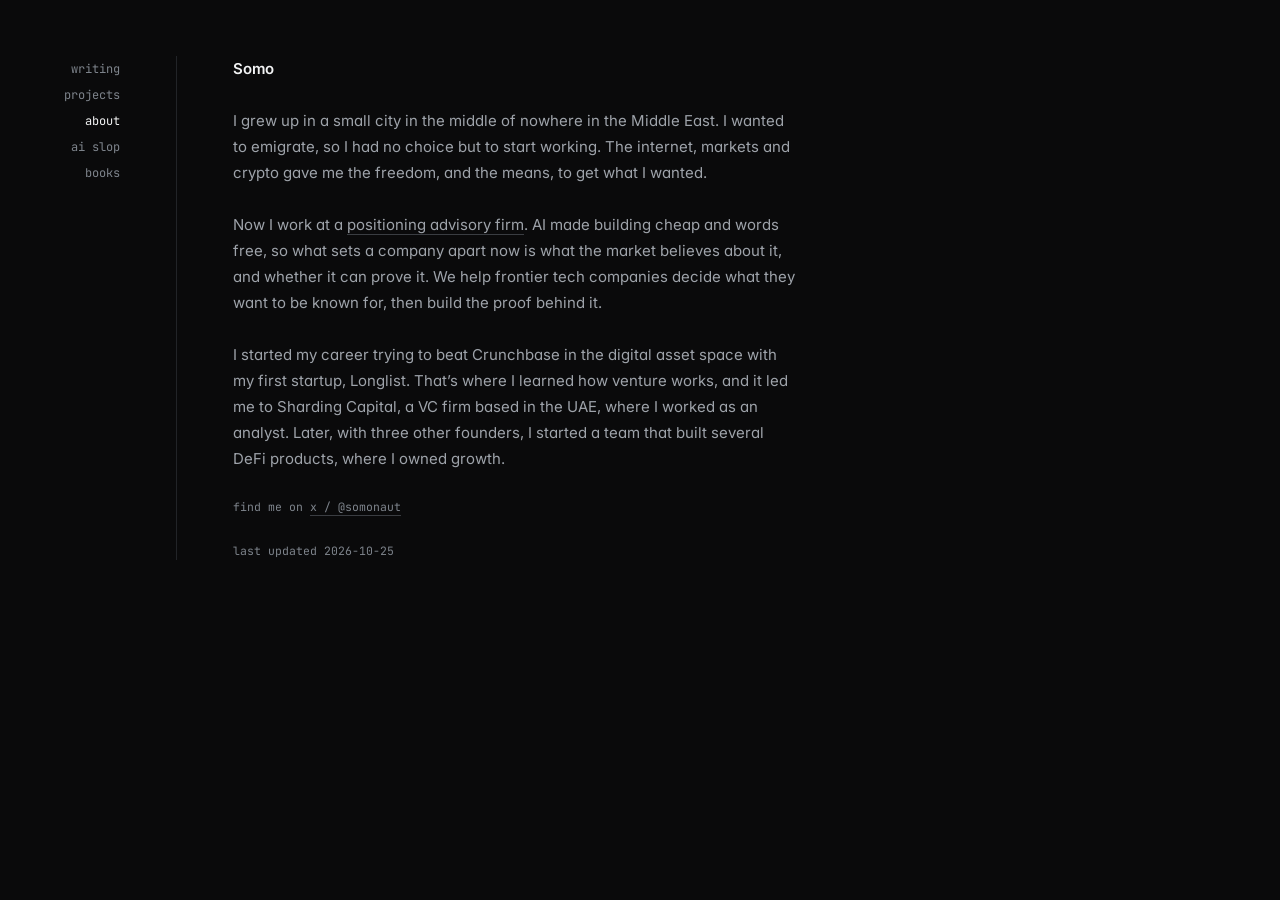
==== about/index.html @ 6041eb67 "Add files via upload" ====
<!doctype html>
<html lang="en">
<head>
<meta charset="utf-8">
<meta name="viewport" content="width=device-width,initial-scale=1">
<title>About · Somo</title>
<meta name="description" content="Somo. Writing, projects, and things I think are well made.">
<meta name="theme-color" content="#0A0A0B">
<meta name="color-scheme" content="dark">
<meta property="og:title" content="About · Somo">
<meta property="og:description" content="Somo. Writing, projects, and things I think are well made.">
<meta property="og:image" content="/og.png">
<meta name="twitter:card" content="summary_large_image">
<link rel="icon" href="/favicon.svg" type="image/svg+xml">
<link rel="preconnect" href="https://fonts.googleapis.com">
<link rel="preconnect" href="https://fonts.gstatic.com" crossorigin>
<link rel="stylesheet" href="https://fonts.googleapis.com/css2?family=Inter:wght@400;600&family=JetBrains+Mono&display=swap">
<link rel="stylesheet" href="/style.css">
</head>
<body>

<div class="wrap">
<nav aria-label="Main">
<a href="/">writing</a>
<a href="/projects/">projects</a>
<a href="/about/" aria-current="page">about</a>
<a href="/ai-slop/">ai slop</a>
<a href="/books/">books</a>
</nav>
<main>
<div class="head">
<h1>Somo</h1>
</div>
<p>I grew up in a small city in the middle of nowhere in the Middle East. I wanted to emigrate, so I had no choice but to start working. The internet, markets and crypto gave me the freedom, and the means, to get what I wanted.</p>
<p>Now I work at a <a href="#">positioning advisory firm</a>. AI made building cheap and words free, so what sets a company apart now is what the market believes about it, and whether it can prove it. We help frontier tech companies decide what they want to be known for, then build the proof behind it.</p>
<p>I started my career trying to beat Crunchbase in the digital asset space with my first startup, Longlist. That’s where I learned how venture works, and it led me to Sharding Capital, a VC firm based in the UAE, where I worked as an analyst. Later, with three other founders, I started a team that built several DeFi products, where I owned growth.</p>
<p class="mono meta">find me on <a href="https://x.com/somonaut">x / @somonaut</a></p>
<p class="mono meta">last updated 2026‑10‑25</p>
</main>
</div>
<script defer src="/_vercel/insights/script.js"></script>
</body>
</html>
---- style.css ----
:root{--bg:#0A0A0B;--text:#9EA3AA;--strong:#F2F3F4;--muted:#7E848C;--rule:#222428;--faint:#1A1C1F;--accent:#8FB89A;--underline:#3A3D42}
*{box-sizing:border-box}
html{background:var(--bg)}
body{margin:0;padding:56px;background:var(--bg);color:var(--text);font:15px/26px Inter,system-ui,-apple-system,sans-serif;-webkit-font-smoothing:antialiased;font-feature-settings:"ss01","cv11"}
::selection{background:rgba(143,184,154,.28);color:#fff}
a{color:inherit;text-decoration-color:var(--underline);text-decoration-thickness:1px;text-underline-offset:4px;transition:text-decoration-thickness .15s ease,text-decoration-color .15s ease,color .15s ease}
a:hover{text-decoration-thickness:2px;text-decoration-color:var(--accent)}
.mono{font-family:"JetBrains Mono",ui-monospace,SFMono-Regular,monospace;font-size:11.5px;line-height:18px}
.wrap{display:flex;align-items:flex-start}
nav{flex:0 0 64px;display:flex;flex-direction:column;align-items:flex-end;font-family:"JetBrains Mono",ui-monospace,monospace;font-size:12px;line-height:26px}
nav a{text-decoration:none;color:var(--muted)}
nav a:hover,nav a[aria-current=page]{color:var(--strong)}
main{flex:0 1 620px;min-width:0;margin-left:56px;padding-left:56px;border-left:1px solid var(--rule);display:flex;flex-direction:column;gap:26px;animation:in .45s ease both}
main.wide{flex-basis:900px}
@keyframes in{from{opacity:0;transform:translateY(6px)}}
h1{margin:0;font-size:15px;line-height:26px;font-weight:600;color:var(--strong)}
p{margin:0}
.head{display:flex;flex-direction:column;gap:4px}
.meta{color:var(--muted)}
.dot{color:var(--accent)}
.strong{color:var(--strong)}
.list{display:flex;flex-direction:column}
.item{display:grid;grid-template-columns:88px minmax(0,1fr);column-gap:20px;padding:12px 0;border-top:1px solid var(--faint)}
.item:last-child{border-bottom:1px solid var(--faint)}
.item .k{color:var(--accent)}
.item.post{grid-template-columns:72px minmax(0,1fr)}
.item.post .k{color:var(--muted)}
.row{display:grid;grid-template-columns:minmax(0,560px) 220px;column-gap:48px;align-items:start}
.side{color:var(--muted)}
.side b{font-weight:400;color:var(--accent)}
.bar{position:fixed;top:0;left:0;right:0;height:1px;background:var(--accent);transform-origin:0 50%;transform:scaleX(0);animation:grow linear both;animation-timeline:scroll(root)}
@keyframes grow{to{transform:scaleX(1)}}
@supports not (animation-timeline:scroll()){.bar{display:none}}
@media (prefers-reduced-motion:reduce){main{animation:none}.bar{display:none}a{transition:none}}
@media (max-width:900px){.row{grid-template-columns:minmax(0,1fr)}.side{margin-top:6px;padding-left:12px;border-left:1px solid var(--rule)}}
@media (max-width:640px){body{padding:24px}.wrap{flex-direction:column}nav{flex:none;width:100%;flex-direction:row;justify-content:flex-end;gap:12px;padding-bottom:18px;border-bottom:1px solid var(--rule);margin-bottom:20px}main{margin-left:0;padding-left:0;border-left:0}.item{grid-template-columns:minmax(0,1fr)}}
.art h2{margin:14px 0 0;font-size:15px;line-height:26px;font-weight:600;color:var(--strong)}
.art h2 .n{font-family:"JetBrains Mono",ui-monospace,monospace;font-size:12px;font-weight:400;color:var(--accent);margin-right:10px}
.art .pull{font-family:"JetBrains Mono",ui-monospace,monospace;font-size:12.5px;line-height:20px;color:var(--strong);letter-spacing:.02em}
.art ul.src{margin:0;padding:0;list-style:none;display:flex;flex-direction:column;gap:2px;color:var(--muted)}
.fig{margin:6px 0;padding:22px;border:1px solid var(--rule);border-radius:4px;background:#0D0D0F;display:flex;flex-direction:column;gap:14px}
.fig figcaption{font-family:"JetBrains Mono",ui-monospace,monospace;font-size:11.5px;line-height:18px;color:var(--muted)}
.fig svg{display:block;width:100%;height:auto;overflow:visible}
.fig text{font-family:"JetBrains Mono",ui-monospace,monospace;font-size:11px;fill:#7E848C}
/* terminal */
.term{font-family:"JetBrains Mono",ui-monospace,monospace;font-size:14px;line-height:24px;color:var(--text)}
.term .ln{display:block;white-space:nowrap;overflow:hidden}
.term .typed{display:inline-block;overflow:hidden;vertical-align:bottom;width:0;white-space:nowrap;color:var(--strong)}
.in .term .typed{animation:type 1.6s steps(24,end) .4s forwards}
.term .cur{display:inline-block;width:8px;height:16px;background:var(--accent);vertical-align:-2px;margin-left:2px;animation:blink 1s steps(1) infinite}
.term .out{opacity:0;color:var(--accent)}
.in .term .out{animation:fade .4s ease 2.2s forwards}
.term .out2{opacity:0}
.in .term .out2{animation:fade .4s ease 2.7s forwards}
@keyframes type{to{width:24ch}}
@keyframes blink{50%{opacity:0}}
@keyframes fade{to{opacity:1}}
/* drawn lines */
.draw{stroke-dasharray:1000;stroke-dashoffset:1000}
.in .draw{animation:draw 2.2s ease forwards}
.in .draw.d2{animation-delay:.6s}
@keyframes draw{to{stroke-dashoffset:0}}
.pop{opacity:0}
.in .pop{animation:fade .4s ease forwards}
/* chips */
.chips{display:flex;flex-wrap:wrap;gap:8px}
.chip{font-family:"JetBrains Mono",ui-monospace,monospace;font-size:12px;padding:4px 10px;border:1px solid var(--rule);border-radius:999px;color:var(--muted)}
.in .chip{animation:lit 6s ease infinite}
.in .chip:nth-child(2){animation-delay:1s}.in .chip:nth-child(3){animation-delay:2s}.in .chip:nth-child(4){animation-delay:3s}.in .chip:nth-child(5){animation-delay:4s}.in .chip:nth-child(6){animation-delay:5s}
@keyframes lit{0%,14%{color:var(--strong);border-color:var(--accent);background:rgba(143,184,154,.1)}20%,100%{color:var(--muted);border-color:var(--rule);background:transparent}}
/* bars */
.bars{display:flex;flex-direction:column;gap:10px}
.bar-row{display:grid;grid-template-columns:120px minmax(0,1fr);gap:12px;align-items:center;font-family:"JetBrains Mono",ui-monospace,monospace;font-size:11.5px;color:var(--muted)}
.bar-track{height:8px;background:var(--faint);border-radius:4px;overflow:hidden}
.bar-fill{height:100%;width:0;border-radius:4px;background:var(--muted)}
.bar-fill.acc{background:var(--accent)}
.in .bar-fill{animation:fill 1.4s cubic-bezier(.2,.7,.2,1) forwards}
@keyframes fill{to{width:var(--w)}}
/* zone */
.zone{position:relative;display:grid;grid-template-columns:1fr 1.2fr 1fr;height:56px;border-radius:4px;overflow:hidden;font-family:"JetBrains Mono",ui-monospace,monospace;font-size:11px}
.zone span{display:flex;align-items:flex-end;justify-content:center;padding-bottom:8px;color:var(--muted);background:var(--faint)}
.zone span.mid{background:rgba(143,184,154,.12);color:var(--accent)}
.zone i{position:absolute;top:14px;left:50%;width:10px;height:10px;margin-left:-5px;border-radius:50%;background:var(--strong)}
.in .zone i{animation:wander 4s ease-in-out infinite}
@keyframes wander{0%,100%{transform:translateX(-60px)}50%{transform:translateX(60px)}}
/* ladder */
.ladder{display:grid;grid-template-columns:repeat(4,minmax(0,1fr));gap:8px;align-items:end;height:150px}
.step{border:1px solid var(--rule);border-radius:4px 4px 0 0;padding:8px;display:flex;flex-direction:column;justify-content:flex-end;gap:2px;font-family:"JetBrains Mono",ui-monospace,monospace;font-size:11px;color:var(--muted);background:var(--faint)}
.step b{font-weight:400;color:var(--strong)}
.step:nth-child(1){height:30%}.step:nth-child(2){height:52%}.step:nth-child(3){height:76%}.step:nth-child(4){height:100%}
.in .step{animation:lit2 8s ease infinite}
.in .step:nth-child(2){animation-delay:2s}.in .step:nth-child(3){animation-delay:4s}.in .step:nth-child(4){animation-delay:6s}
@keyframes lit2{0%,22%{border-color:var(--accent);background:rgba(143,184,154,.12)}26%,100%{border-color:var(--rule);background:var(--faint)}}
@media (prefers-reduced-motion:reduce){.draw{stroke-dashoffset:0}.pop,.term .out,.term .out2{opacity:1}.term .typed{width:24ch}.bar-fill{width:var(--w)}.in .draw,.in .pop,.in .chip,.in .bar-fill,.in .zone i,.in .step,.in .term .typed,.term .cur{animation:none}}
@media (max-width:640px){.ladder{height:200px}.bar-row{grid-template-columns:90px minmax(0,1fr)}}
.art p,.art li{overflow-wrap:anywhere}
.term .ln.out2{white-space:normal}
@media (max-width:640px){.term{font-size:12.5px}}
/* rings */
.rings{display:flex;align-items:center;gap:28px;flex-wrap:wrap}
.rings svg{width:200px;flex:none}
.rings ul{margin:0;padding:0;list-style:none;display:flex;flex-direction:column;gap:6px;font-family:"JetBrains Mono",ui-monospace,monospace;font-size:11.5px;color:var(--muted)}
.rings b{font-weight:400;color:var(--strong)}
.ring{transform-origin:100px 100px;transform:scale(.6);opacity:0}
.in .ring{animation:ringin .8s cubic-bezier(.2,.7,.2,1) forwards}
.in .ring.r2{animation-delay:.25s}.in .ring.r3{animation-delay:.5s}
@keyframes ringin{to{transform:scale(1);opacity:1}}
@media (prefers-reduced-motion:reduce){.ring{transform:none;opacity:1}.in .ring{animation:none}}
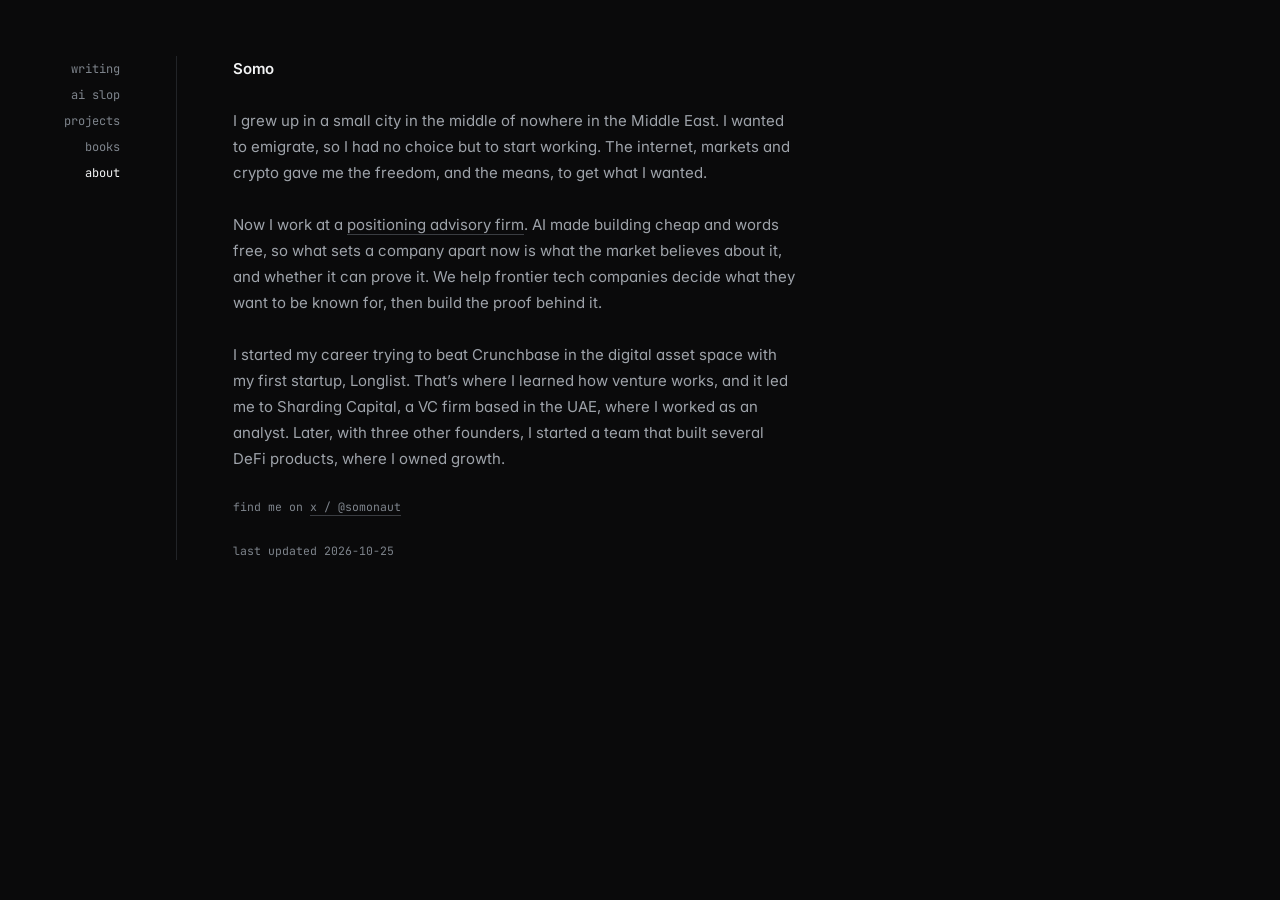
==== commit 5fbee7ca: "Add files via upload" ====
--- a/about/index.html
+++ b/about/index.html
@@ -22,10 +22,10 @@
 <div class="wrap">
 <nav aria-label="Main">
 <a href="/">writing</a>
+<a href="/ai-slop/">ai slop</a>
 <a href="/projects/">projects</a>
+<a href="/books/">books</a>
 <a href="/about/" aria-current="page">about</a>
-<a href="/ai-slop/">ai slop</a>
-<a href="/books/">books</a>
 </nav>
 <main>
 <div class="head">
